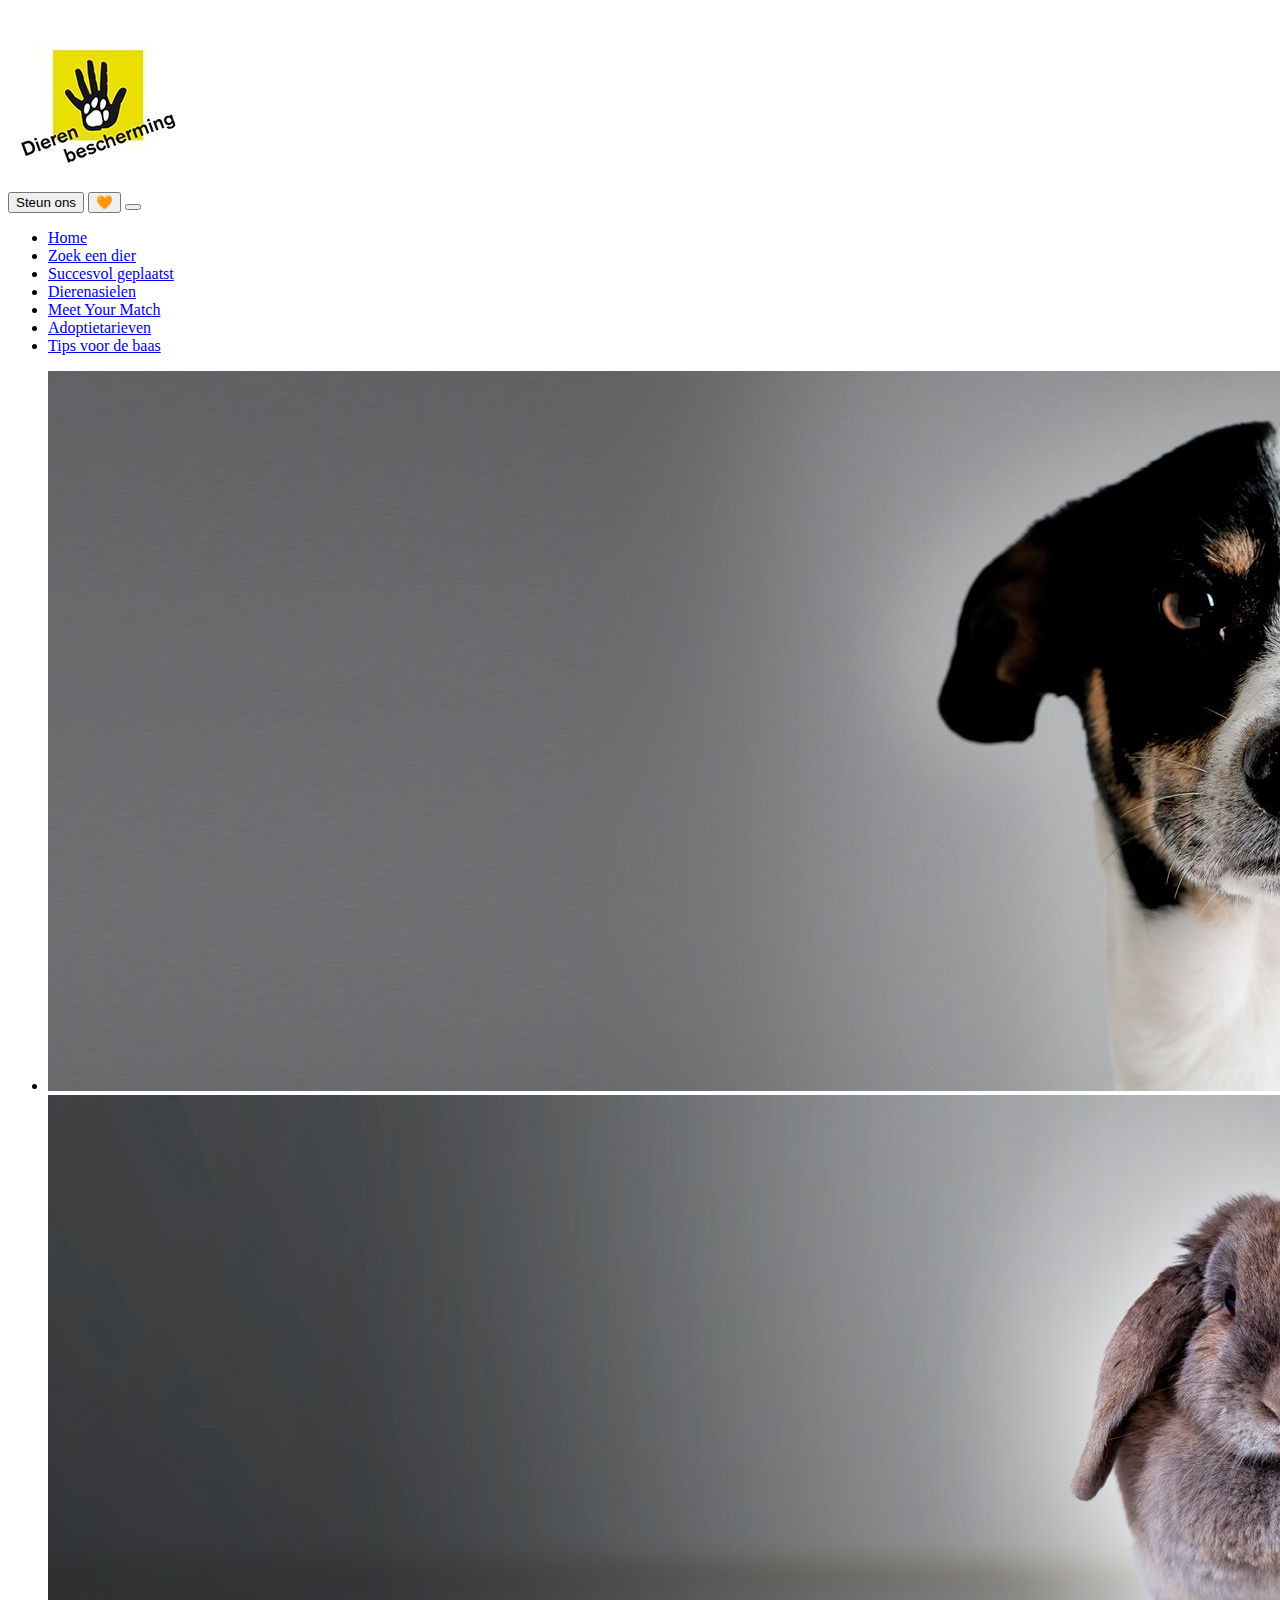
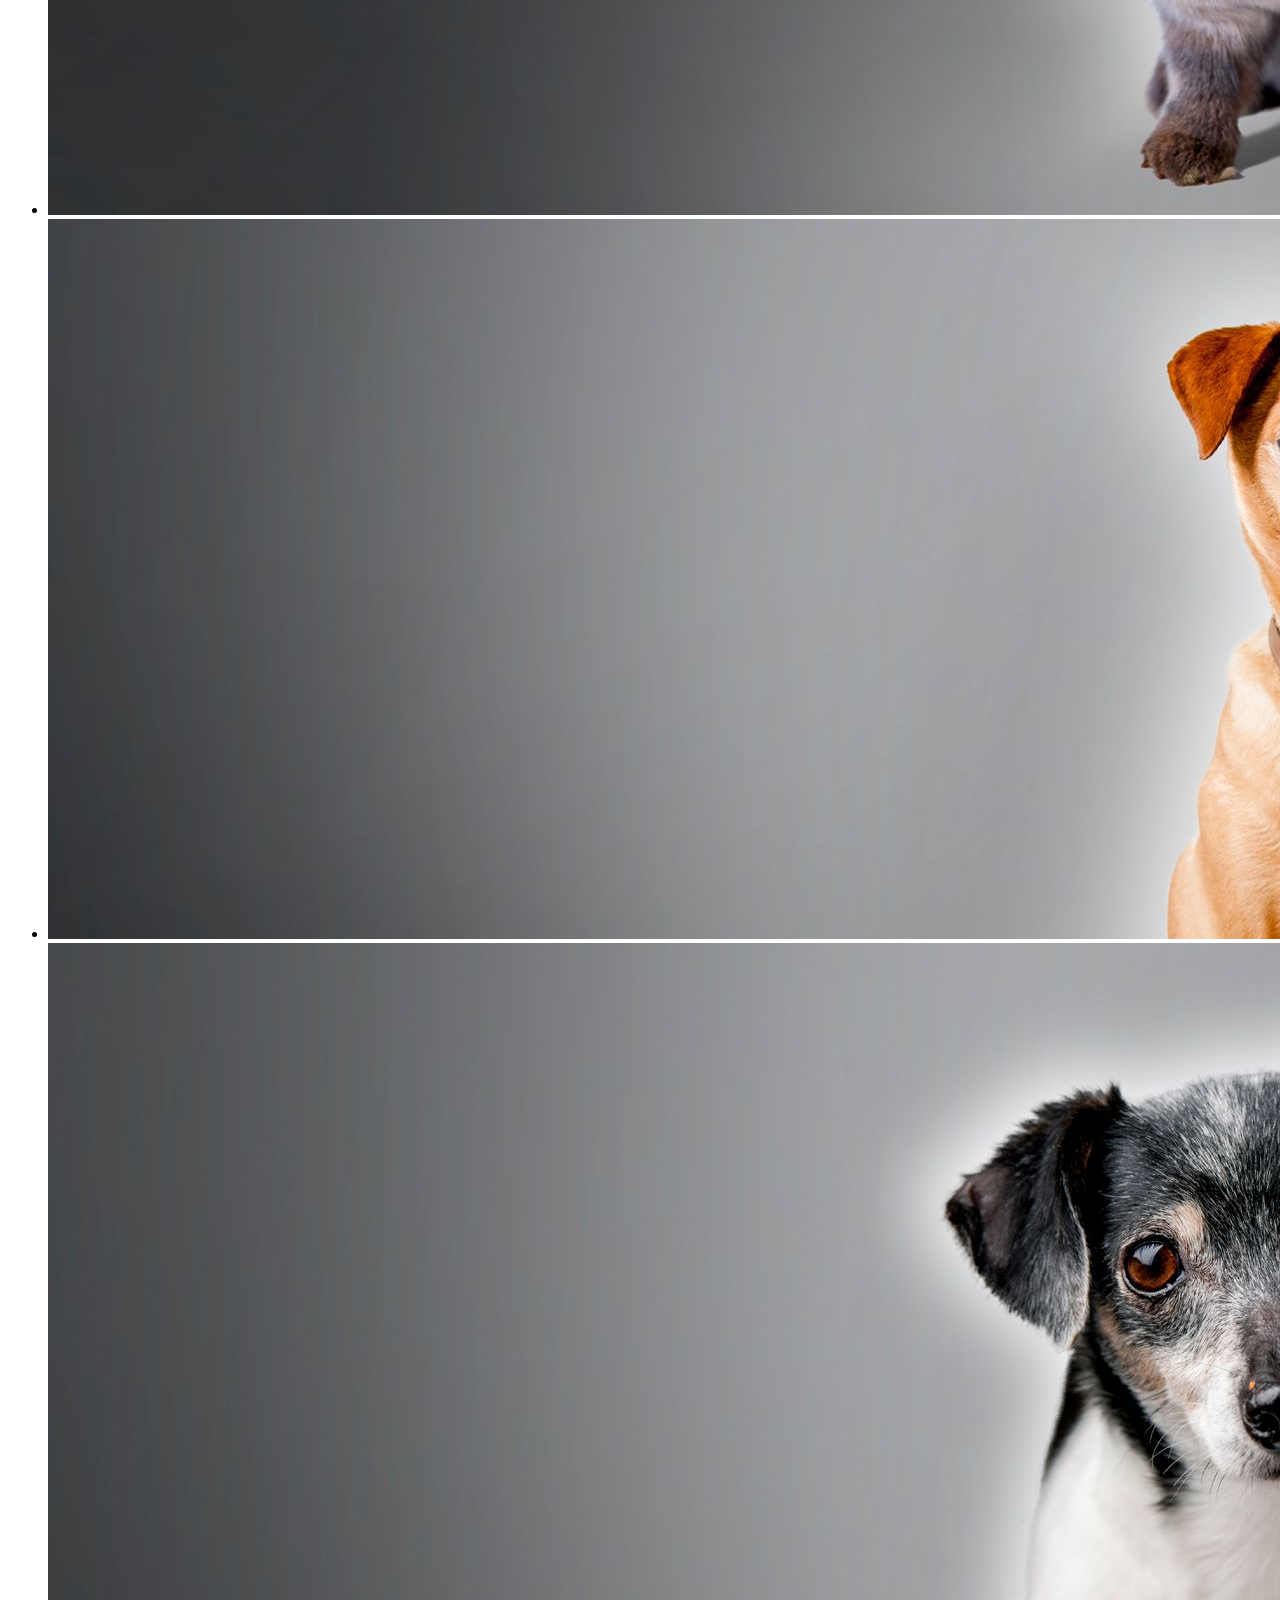
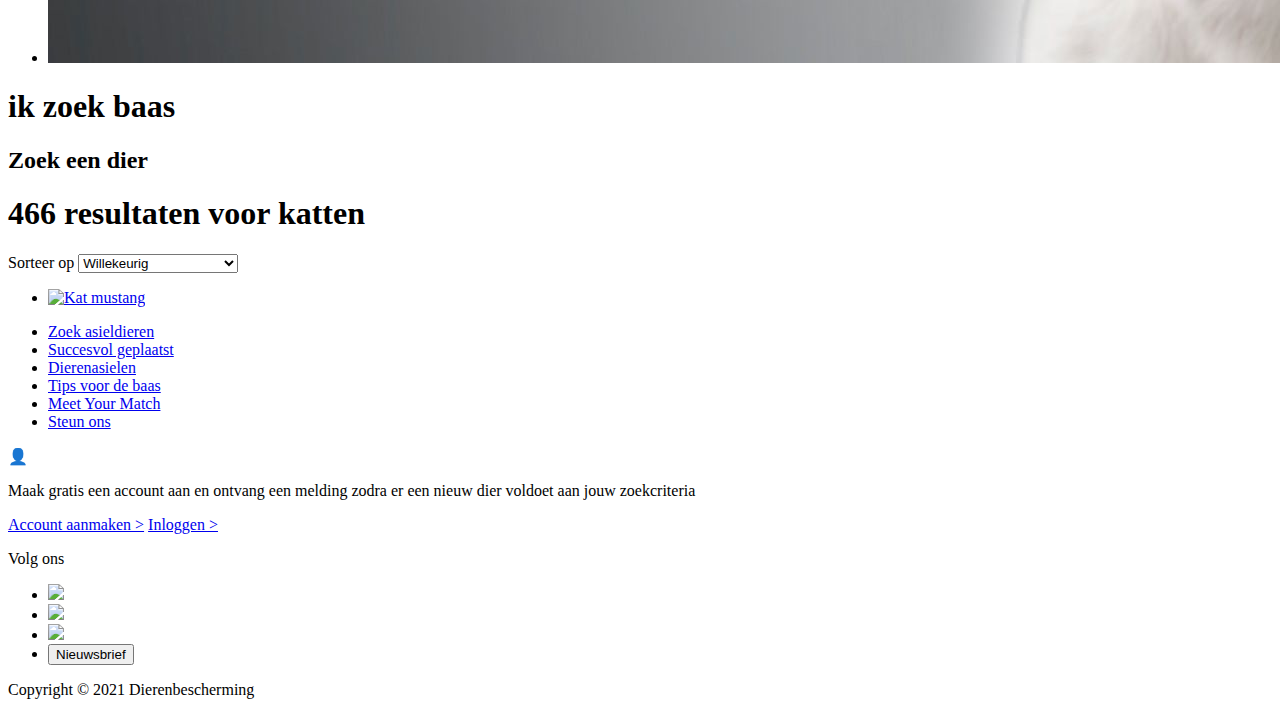
==== zoekdier.html @ 85086f09 "Add files via upload" ====
<!DOCTYPE html>
<html lang="en">
<head>
    <meta charset="UTF-8">
    <meta name="viewport" content="width=device-width, initial-scale=1.0">
    <title>Dierenasiel</title>
    <link rel="stylesheet" href="styles/style.css" /> 
</head>
<body>
    <header> 

        <a href="index.html"> <img class="logo" src="img/logo-ikzoekbaas.jpg" alt="logo asiel"> </a>
        <nav>
            <button aria-hidden="true" href="#">Steun ons</button> 
            <button aria-hidden="true" href="#">🧡</button> 
            <button aria-hidden="true">  
                <span> </span>
                <span> </span>
                <span> </span>
            </button>
            <ul> 
                <li><a href="#"> Home </a></li>
                <li><a href="#"> Zoek een dier </a></li>
                <li><a href="#"> Succesvol geplaatst </a></li>
                <li><a href="#"> Dierenasielen </a></li>
                <li><a href="#"> Meet Your Match </a></li>
                <li><a href="#"> Adoptietarieven </a></li>
                <li><a href="#"> Tips voor de baas </a></li>
            </ul>
        </nav>

    </header>
    <main class="pagina2"> 
        <section> <!-- 1e section -->
            <ul>
                <li><img src="img/header-hond.jpg" alt="hond"/></li>
                <li><img src="img/header-konijn.jpg" alt="konijn"></li>
                <li><img src="img/header-hond2.jpg" alt="hond2"></li>
                <li><img src="img/header-hond3.jpg" alt="hond"></li>
            </ul>
         </section>

         <h1> ik zoek baas</h1>
         <h2> Zoek een dier</h2>

        <section> <!-- 2e section -->
            <h1>466 resultaten voor katten</h1>

            <form> 
                <label for="sorteren-op">Sorteer op</label>
                <select name="pets" id="sorteren-op">
                    <option value="katten">Willekeurig</option>
                    <option value="honden">Nieuw, aflopend</option>
                    <option value="konijnen en knagers">Langstzittend, aflopend</option>
                </select>
            </form>
        </section>

        <section> <!-- 3e section -->
            <ul> 
                <li> 
                    <a href="#">
                        <img src="img/mustang-kat.jpeg" alt="Kat mustang">
                    </a>
                </li>

            </ul>
    </section>
            
    </main> 

    <footer> 
        <ul> <!-- footer > 1e ul-->
            <li> <a href="#"> Zoek asieldieren</a></li>
            <li> <a href="#"> Succesvol geplaatst</a></li>
            <li> <a href="#"> Dierenasielen</a></li>
            <li> <a href="#"> Tips voor de baas</a></li>
            <li> <a href="#"> Meet Your Match</a></li>
            <li> <a href="#"> Steun ons</a></li>
        </ul>

        <p> 👤 <p>
        <p> Maak gratis een account aan en ontvang een melding zodra er een nieuw dier voldoet aan jouw zoekcriteria</p>
        <a href="#">Account aanmaken ></a>
        <a href="#">Inloggen ></a>

        <p> Volg ons</p>
        <ul> <!-- footer > 2e ul-->
            <li> <a href="#"> <img src="img/facebook-icon.png"/> </a> </li>
            <li> <a href="#"> <img src="img/twitter-icon.png"/> </a> </li>
            <li> <a href="#"> <img src="img/instagram-icon.png"/> </a> </li>
            <li> <a href="#"> <button> Nieuwsbrief </button> </a> </li>
        </ul>

        <p> Copyright © 2021 Dierenbescherming </p>
            
    </footer>
    <script src="scripts/script.js"></script>
</body>
</html>
---- styles/style.css ----
/* CSS Document */
*, *::after, *::before {
  box-sizing:border-box;  
}
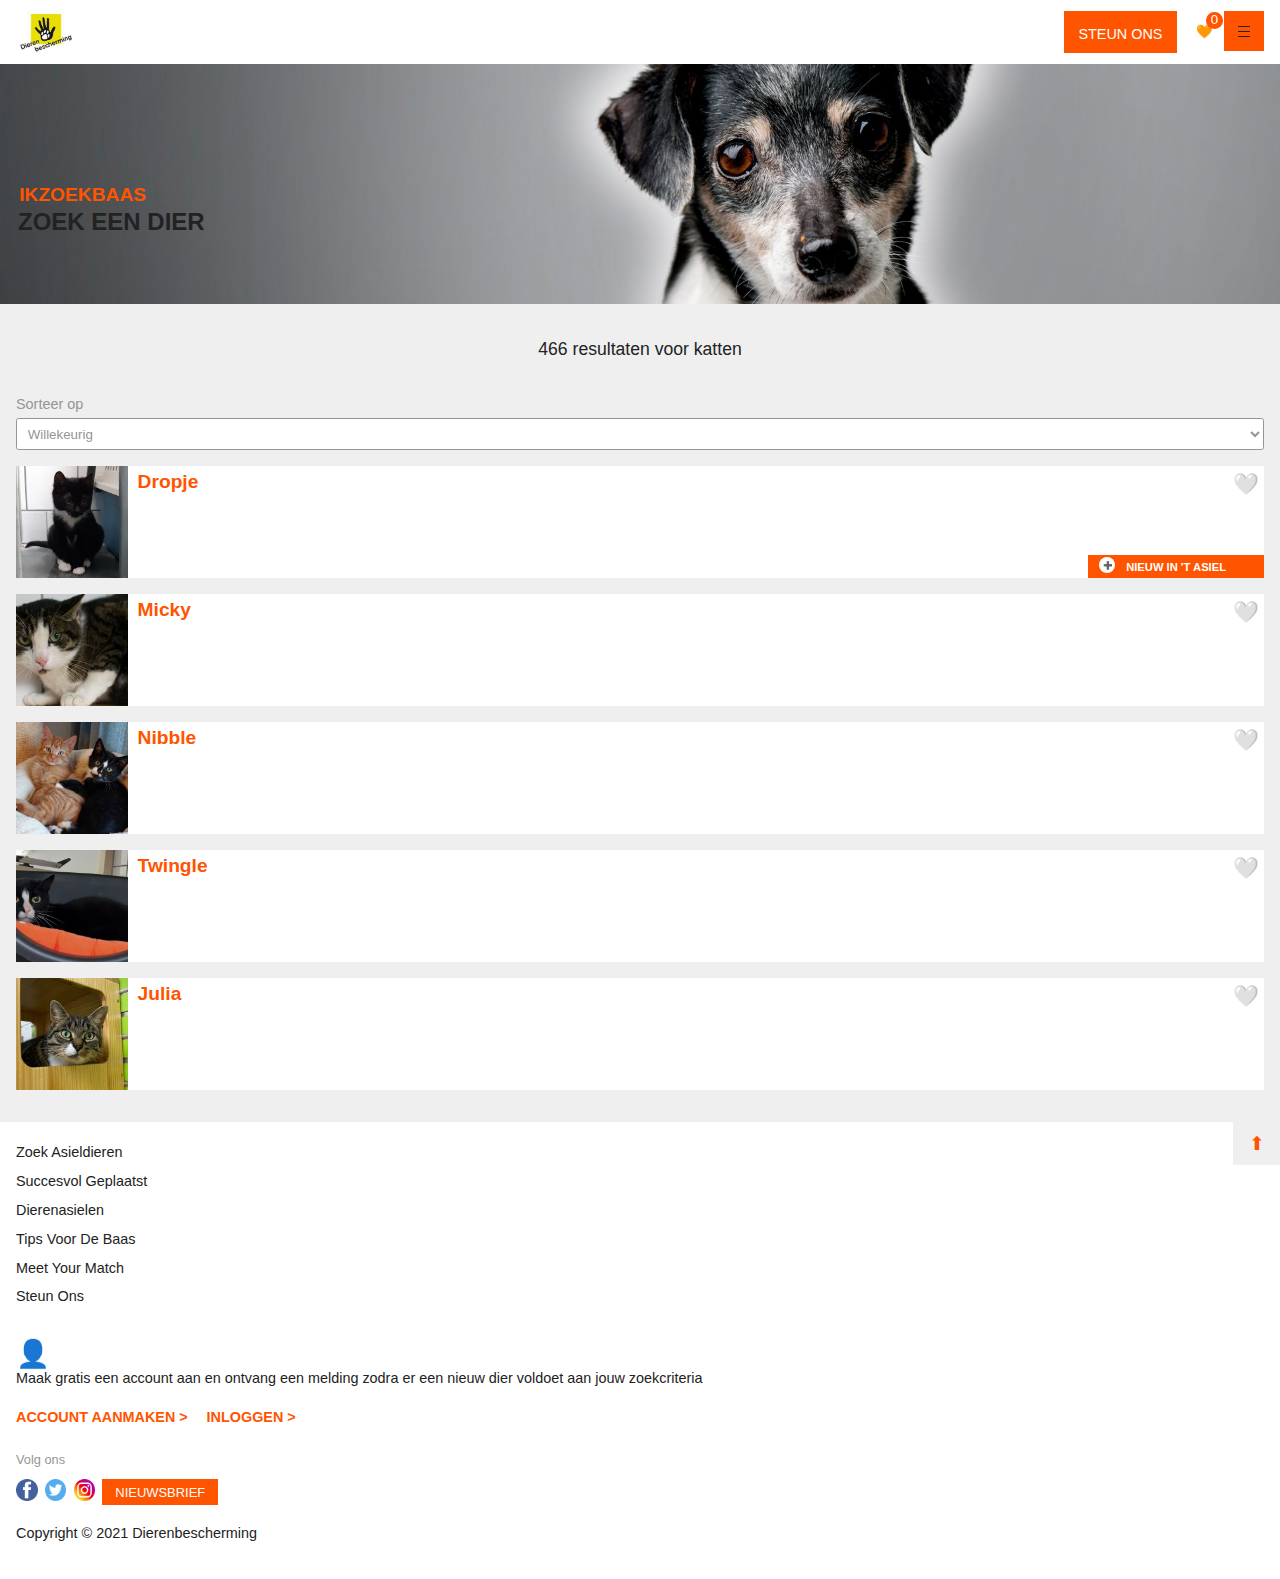
==== commit a025afa3: "Add files via upload" ====
--- a/zoekdier.html
+++ b/zoekdier.html
@@ -5,19 +5,22 @@
     <meta name="viewport" content="width=device-width, initial-scale=1.0">
     <title>Dierenasiel</title>
     <link rel="stylesheet" href="styles/style.css" /> 
+    <link rel="stylesheet" href="styles/kattenpagina.css" /> 
+
 </head>
 <body>
     <header> 
 
         <a href="index.html"> <img class="logo" src="img/logo-ikzoekbaas.jpg" alt="logo asiel"> </a>
         <nav>
-            <button aria-hidden="true" href="#">Steun ons</button> 
-            <button aria-hidden="true" href="#">🧡</button> 
+            <button aria-label="Naar steun ons pagina" href="#">Steun ons</button> 
+            <button aria-label="Wishlist bekijken" href="#">🧡 <span>0</span></button> 
             <button aria-hidden="true">  
                 <span> </span>
                 <span> </span>
                 <span> </span>
             </button>
+        
             <ul> 
                 <li><a href="#"> Home </a></li>
                 <li><a href="#"> Zoek een dier </a></li>
@@ -26,12 +29,16 @@
                 <li><a href="#"> Meet Your Match </a></li>
                 <li><a href="#"> Adoptietarieven </a></li>
                 <li><a href="#"> Tips voor de baas </a></li>
+                <li><input type="checkbox" id="dark-mode" name="dark-mode" value="dark-mode" class="visually-hidden">
+			    <label for="dark-mode">Dark mode</label></li>
             </ul>
         </nav>
 
     </header>
-    <main class="pagina2"> 
-        <section> <!-- 1e section -->
+    <main>
+        <section> <!-- 1e section: slideshow -->
+            <h1> ikzoekbaas</h1>
+            <h2> Zoek een dier</h2>
             <ul>
                 <li><img src="img/header-hond.jpg" alt="hond"/></li>
                 <li><img src="img/header-konijn.jpg" alt="konijn"></li>
@@ -40,10 +47,7 @@
             </ul>
          </section>
 
-         <h1> ik zoek baas</h1>
-         <h2> Zoek een dier</h2>
-
-        <section> <!-- 2e section -->
+        <section> <!-- 2e section: filteroptie -->
             <h1>466 resultaten voor katten</h1>
 
             <form> 
@@ -56,20 +60,56 @@
             </form>
         </section>
 
-        <section> <!-- 3e section -->
+        <section> <!-- 3e section: katten -->
             <ul> 
                 <li> 
-                    <a href="#">
-                        <img src="img/mustang-kat.jpeg" alt="Kat mustang">
-                    </a>
+                    <article> <!-- 1e article -->
+                        <a href="#"> <img src="img/mustang-kat.jpeg" alt="zwarte kat"> </a>
+                        <h2>Dropje</h2>
+                        <a href="#"> <span><span>➕</span>Nieuw in 't asiel </span> </oa>
+                        <button aria-label="Add to Favorites">🤍</button>
+                    </article>
+                </li>
+
+                <li> 
+                    <article> <!-- 2e article -->
+                        <a href="#"> <img src="img/micky-kat.jpeg" alt="gevlekte kat micky"> </a>
+                        <h2> Micky</h2>
+                        <button aria-label="Add to Favorites">🤍</button>
+                    </article>
+                </li>
+
+                <li> 
+                    <article> <!-- 3e article -->
+                        <a href="#"> <img src="img/nibble-kat.jpeg" alt="rode kat nibble"> </a>
+                        <h2> Nibble</h2>
+                        <button aria-label="Add to Favorites">🤍</button>
+                    </article>
+                </li>
+
+                <li> 
+                    <article> <!-- 4e article -->
+                        <a href="#"> <img src="img/twingo-kat.jpeg" alt="zwarte kat nibble"> </a>
+                        <h2> Twingle</h2>
+                        <button aria-label="Add to Favorites">🤍</button>
+                    </article>
+                </li>
+
+                <li> 
+                    <article> <!-- 5e article -->
+                        <a href="#"> <img src="img/julia-kat.jpeg" alt="cyperse kat nibble"> </a>
+                        <h2> Julia</h2>
+                        <button aria-label="Add to Favorites">🤍</button>
+                    </article>
                 </li>
 
             </ul>
-    </section>
+        </section>
             
     </main> 
 
     <footer> 
+        <button aria-label = "terug omhoog">⬆</button>
         <ul> <!-- footer > 1e ul-->
             <li> <a href="#"> Zoek asieldieren</a></li>
             <li> <a href="#"> Succesvol geplaatst</a></li>
@@ -78,11 +118,12 @@
             <li> <a href="#"> Meet Your Match</a></li>
             <li> <a href="#"> Steun ons</a></li>
         </ul>
-
-        <p> 👤 <p>
+        <section> 
+        <p> 👤 </p>
         <p> Maak gratis een account aan en ontvang een melding zodra er een nieuw dier voldoet aan jouw zoekcriteria</p>
         <a href="#">Account aanmaken ></a>
         <a href="#">Inloggen ></a>
+    </section>
 
         <p> Volg ons</p>
         <ul> <!-- footer > 2e ul-->
@@ -96,5 +137,7 @@
             
     </footer>
     <script src="scripts/script.js"></script>
+    <script src="scripts/script-darkmode.js"></script>
+
 </body>
 </html>--- a/styles/style.css
+++ b/styles/style.css
@@ -1,5 +1,472 @@
-/* CSS Document */
-*, *::after, *::before {
-  box-sizing:border-box;  
-}
-
+/* dit is de algemene css van de gehele website */
+ 
+ 
+ /************************** 
+        GEHELE WEBSITE 
+  **************************/
+
+  * {
+    margin: 0;
+    padding: 0;
+    box-sizing: border-box;                        /* alle standaard marges rondom de pagina verwijderen */
+}
+  
+
+:root {
+    --primaire-highlight-color:#ff5400;
+    --selected-highlight-color:#9c3b0b;
+    --secundaire-highlight-color: #222;
+    --basic-white-color: #ffffff;
+    --grey-text-color:#959595; 
+    --background-color: #efefef;
+    --search-button-color:#dfdf00;
+}
+
+body {
+    font-family: 'Open Sans', sans-serif;
+    background-color: var(--background-color);
+}
+
+/************************** 
+        DARKMODE
+**************************/
+@media (prefers-color-scheme:dark) {
+    :root {
+      --background-color:#222;
+      --secundaire-highlight-color: #ffffff;
+      --basic-white-color: rgb(204, 204, 204);
+
+
+    }
+  }
+  
+  :root.darkMode {
+    --background-color:#222;
+    --secundaire-highlight-color: #ffffff;
+    --basic-white-color: rgb(204, 204, 204);
+
+  }
+  
+
+  .visually-hidden {                /* zorgt ervoor dat je de checkbox niet ziet*/
+    clip: rect(0 0 0 0);
+    clip-path: inset(50%);
+    width: 1px;
+    height:1px;
+    overflow:hidden;
+    position: absolute;
+    white-space: nowrap;
+  } 
+
+  nav li:nth-of-type(8) {
+    color: var(--primaire-highlight-color);
+    background-color: var(--basic-white-color);
+    margin: 1em 0 0 0;
+    padding:.5em .5em .5em 1em;
+
+    font-size: 1.3em;
+    text-transform: uppercase;
+    text-align: left;
+  }
+
+  /************************** 
+            HEADER 
+  **************************/
+
+.logo {
+    width: 60px;  
+} 
+
+header {
+  position: sticky;                                /* header staat op een vaste plek, wanneer hij bovenaan komt blijft hij plakken*/ 
+  z-index:100;
+  display:flex;  
+  justify-content:space-between; 
+  align-items: center;
+  top:0;             
+
+  background-color: white;
+  width: 100%;
+  padding: 0 1em;
+}
+
+
+  /************************** 
+          NAV
+**************************/
+
+nav {
+  display: flex;
+}
+
+header nav ul li a {
+  color:var(--basic-white-color);
+    
+  font-size: 1.375em;
+  font-weight: 600;
+  text-decoration: none;
+  line-height: 2em;
+
+  margin: 3em 1em 1em 1em;                      /* ????? ik wil aan de bovenkant meer margin */ 
+}
+
+header nav ul li a:hover {                        /* als je over de listitems in het menu hovert */ 
+  color:var(--secundaire-highlight-color);
+}
+
+nav.menuOpen ul {
+  transform:translateX(0);                        /* classlist uit javascript */ 
+}
+
+nav ul {
+  position: fixed;                                /* uit voorbeeldcode oefening 3 Media Queries en Grid gehaald */ 
+  top:0;
+  right:0;
+  bottom:0;
+  left:0;
+
+  transform:translateX(100%);                     /* de ul wordt helemaal uit beeld gebracht */ 
+  transition: .3;
+
+  background-color: #ff5400;
+  list-style: none;
+}
+
+nav ul button {
+  background-color:yellow;
+  color: red;
+}
+
+nav button:nth-of-type(1) {                           /* dit spreekt alleen de 1e button van alle buttons in de nav aan */
+  position: relative;
+  cursor: pointer;
+
+  padding:1em;
+  right:.5em;
+  border: none;
+  height:2.9em;                     /* even groot als de andere 2 buttons*/
+
+
+  background-color:var(--primaire-highlight-color);
+  color:var(--basic-white-color);
+
+  font-weight:400;
+  font-size:0.9em;
+  text-transform:uppercase;
+}
+
+nav button:nth-of-type(2) {                            /* dit spreekt alleen de 2e button van alle buttons in de nav aan, etc... */
+    position: relative;
+    display: flex;
+    justify-content:center;
+    cursor: pointer;
+
+    padding:1em;
+    border:0;
+    width:3em;
+    height:3em;
+
+    background-color:var(--basic-white-color);
+    }
+
+
+nav button:nth-of-type(2) span {
+    position:absolute;
+    right:.1em;
+    top:.1em;
+    
+    min-width:1.25em; 
+    padding:0 .25em;
+    
+    border-radius:.625em;
+    
+    font-size:1em;
+    text-align:center;
+    line-height:1.25em;
+    color:white;
+    background-color:var(--primaire-highlight-color);
+}
+
+
+
+nav button:nth-of-type(3) { 
+  background-color:var(--primaire-highlight-color);
+  border: none;
+
+  width:3em;
+  height:3em;
+    
+  position: relative;
+  cursor: pointer;
+
+  display:flex;
+  justify-content: center;
+  align-items:center;
+  z-index: 100;
+}
+
+/************************** 
+   NAV: HAMBURGER MENU
+**************************/
+
+nav button:nth-of-type(3) span {                    /* code sanne */
+  display:block;
+  width:30%;
+  height:1px;
+  background-color:black;
+
+  position: absolute;
+}
+
+nav button:nth-of-type(3) span:nth-of-type(1) {
+  transform: translateY(-5px);
+  background-color: var(--secundaire-highlight-color);
+} 
+
+nav button:nth-of-type(3) span:nth-of-type(2) {
+  background-color: var(--secundaire-highlight-color);
+} 
+
+nav button:nth-of-type(3) span:nth-of-type(3) {
+  transform: translateY(5px);
+  background-color: var(--secundaire-highlight-color);
+} 
+
+nav.menuOpen button:nth-of-type(3) span:nth-of-type(1) {
+  transform: rotate(45deg);
+} 
+
+nav.menuOpen button:nth-of-type(3) span:nth-of-type(2) {
+  opacity: 0;
+} 
+
+nav.menuOpen button:nth-of-type(3) span:nth-of-type(3) {
+  transform: rotate(-45deg);
+} 
+
+
+
+  /************************** 
+        SLIDESHOW
+  **************************/
+  
+  main section:nth-of-type(1) {                            /* de eerste section in de main --> slideshow */
+    position: relative;
+
+    /* max-width: 30em; */
+    height: 15em;
+}
+
+
+@keyframes slideshow {                                  /* code van Sanne */
+	0% {
+		left:100%;
+	}
+	12.5%, 25% {
+		left:0%;
+	}
+	37.5%, 100% {
+		left:-100%;
+	}
+}
+
+main ul {
+	position:relative;
+	margin:0;
+	padding:0;
+    list-style:none;
+    }
+
+main section:nth-of-type(1) li {
+	position:absolute;
+    width:100%;
+
+	animation-name:slideshow;                           /* code van Sanne */
+	animation-duration:8s;
+	animation-iteration-count:infinite;
+}
+
+main section:nth-of-type(1) ul li img {                                /* alle img van de slideshow */
+    height: 15em;
+    object-fit: cover;
+ 
+}
+
+main li:nth-of-type(1) {                                /* de animatie tijden van alle img */
+    animation-delay:0s;
+}
+
+main li:nth-of-type(2) {
+    animation-delay:2s;
+
+}
+
+main li:nth-of-type(3) {
+    animation-delay:4s;
+}
+
+main li:nth-of-type(4) {
+    animation-delay:6s;
+
+}
+
+
+/************************** 
+        MAIN
+**************************/
+
+main section:nth-of-type(1) img {
+    position: absolute;
+    
+    width: 100%;
+    height: auto;
+}
+
+main section:nth-of-type(1) h1 {
+    color: var(--primaire-highlight-color);
+
+    position: relative;
+    z-index:1;
+
+    font-weight:700;
+    font-size:1.2em;
+    text-transform:uppercase;
+}
+
+main section:nth-of-type(1) h1 {
+    position: absolute;
+    top: 50%;
+    left: 1em;
+}
+  
+  /************************** 
+            FOOTER
+  **************************/
+
+footer {
+    background-color: var(--basic-white-color);
+
+    padding:1em;
+    position: relative;
+}
+
+/**** 1e ul *****/
+
+footer > button:first-of-type {          /* omhoog button, met de > selecteer ik ALLEEN de buttons in de footer (niet in ul's, il's, etc.) */
+    background-color:var(--background-color);
+    color: var(--primaire-highlight-color);
+    border: 0;
+
+    font-size: 1.2em;
+
+    position: absolute;  
+    right:0;
+    top:0;
+    padding: .5em .8em;
+    cursor: pointer;
+}
+
+footer ul {
+text-decoration: none;
+list-style:none;
+}
+
+footer ul:nth-of-type(1) {
+    flex-direction: row;
+}
+
+footer li {
+    text-decoration: none;
+    list-style:none;
+    text-transform: capitalize;
+}
+
+footer li a {
+    color: var(--secundaire-highlight-color);
+
+    font-size: .9em;
+    text-decoration: 0;
+    line-height: 2em;
+}
+
+footer li a:hover, footer li a:focus {
+    color: var(--primaire-highlight-color);
+}
+
+footer section p:nth-of-type(1) {           /* icon */
+    font-size:1.7em;
+    margin: 1em 0 0 0;
+}
+
+footer section p:nth-of-type(2) {           /* maak gratis... */
+    font-size:.9em;
+    color: var(--secundaire-highlight-color);
+}
+
+
+footer section a {
+    color: var(--primaire-highlight-color);
+    text-decoration: 0;
+    text-transform: uppercase;
+    font-weight:600;
+    font-size: .9em;
+
+    margin-right:1em;
+}
+
+footer section a:hover {
+    color: var(--secundaire-highlight-color);
+
+}
+
+footer p:nth-of-type(1) {                              /* volg ons */
+    color: var(--grey-text-color);
+
+    font-size: .8em;
+    margin:2em 0 1em 0;
+}
+
+/**** 2e ul *****/
+
+footer p:nth-of-type(2) {               /* copyright*/
+    margin-bottom: 1.5em;
+    color: var(--secundaire-highlight-color);
+    font-size: .9em;
+}
+
+footer ul:nth-of-type(2) {
+  display: flex;
+  flex-direction:row;
+}
+
+footer ul:nth-of-type(2) img {
+    width: 1.5em;
+    margin-right: .5em;   
+    margin-bottom: 1em;
+}
+
+footer ul:nth-of-type(2) button {
+    background-color: var(--primaire-highlight-color);
+    color: var(--basic-white-color);
+
+    padding:1em;
+    left:8em;
+    border: none;
+    height:1em;  
+    display:flex;
+    justify-content: center;
+    align-items: center; 
+
+    text-transform: uppercase;
+    font-weight: 400;
+    font-size: .9em;
+
+    cursor: pointer;
+}
+
+footer ul:nth-of-type(2) button:hover, footer ul:nth-of-type(2) button:focus {
+    background-color: var(--basic-white-color);
+    color: var(--primaire-highlight-color);
+}
+
+
--- a/styles/kattenpagina.css
+++ b/styles/kattenpagina.css
@@ -0,0 +1,148 @@
+/* dit is de css van de tweede pagina (kattenpagina) */
+
+
+/************************** 
+            MAIN
+**************************/
+  
+
+section:nth-of-type(1) h2 {
+    color: var(--secundaire-highlight-color);
+
+    text-transform:uppercase;
+    font-size: 1.5em;
+
+    position: absolute;
+    z-index: 90;
+    left:.750em;
+    top:60%;
+}
+
+section:nth-of-type(2) {
+    margin-left:1em;            /* ruimte links en rechts vanaf de rand */
+    margin-right:1em;
+}
+
+section:nth-of-type(2) h1 {
+    color: var(--secundaire-highlight-color);
+
+    font-size: 1.1em;
+    text-align: center;
+    line-height: 1.2em;
+    font-weight: 500;
+
+    margin:2em;
+}
+
+  /************************** 
+        FILTEREN + FORM
+  **************************/
+  
+form {
+    display: flex;
+    flex-direction: column
+}
+
+form label:nth-of-type(1) {
+    color: var(--grey-text-color);
+    font-size: .9em;
+}
+ 
+section:nth-of-type(2) select {
+    color: var(--grey-text-color);
+    background-color:var(--basic-white-color);
+    
+    padding: .5em;
+    margin-top:.5em;
+    border: solid .1em var(--grey-text-color);
+    border-radius: .2em;
+}
+
+/************************** 
+         KATTEN
+**************************/
+  
+section:nth-of-type(3) {
+    display:flex;
+    margin: 1em;
+}
+
+section:nth-of-type(3) ul {
+  flex-direction: column;
+  flex-grow:1;                   /* de ul pakt de ruimte van zn parent (de section) */
+}
+
+section:nth-of-type(3) li {
+  background-color: var(--basic-white-color);
+
+  position: relative;
+  margin-bottom:1em;
+}
+
+section:nth-of-type(3) article {
+    display: flex;
+}
+
+section:nth-of-type(3) img {
+    width: 7em;
+    height: 7em;
+
+    object-fit: cover;
+    display: block;
+}
+
+section:nth-of-type(3) h2 {
+    color: var(--primaire-highlight-color);  
+    
+    font-size: 1.2em;  
+    padding: .25em .5em;
+}
+
+section:nth-of-type(3) span {
+    color:var(--basic-white-color);
+    background-color: var(--primaire-highlight-color);
+      
+    position: absolute;
+    right:0;
+    bottom:0;
+    padding:.5em;
+
+    font-size: .7em;  
+    text-transform: uppercase;
+    font-weight: 600;
+    width: 15.7em;
+    text-align: center;
+}
+
+section:nth-of-type(3) span > span {
+    color: var(--primaire-highlight-color);
+    background-color: var(--basic-white-color);
+
+    border-radius: 20px;
+    text-align: center;
+    margin-bottom:0.7em;
+    margin-right:19em;
+
+    width: 2em;
+    height: 2em;
+}
+
+
+ section:nth-of-type(3) article button {
+    background:0;
+    font-size: 1.3em;
+
+    border: 0;
+    position: absolute;
+    right:.25em;
+    top:.25em;
+}
+
+section:nth-of-type(3) article button:hover {               /* extra zelfverzonen toevoeging */
+    font-size:1.6em;
+}
+
+
+ 
+
+ 
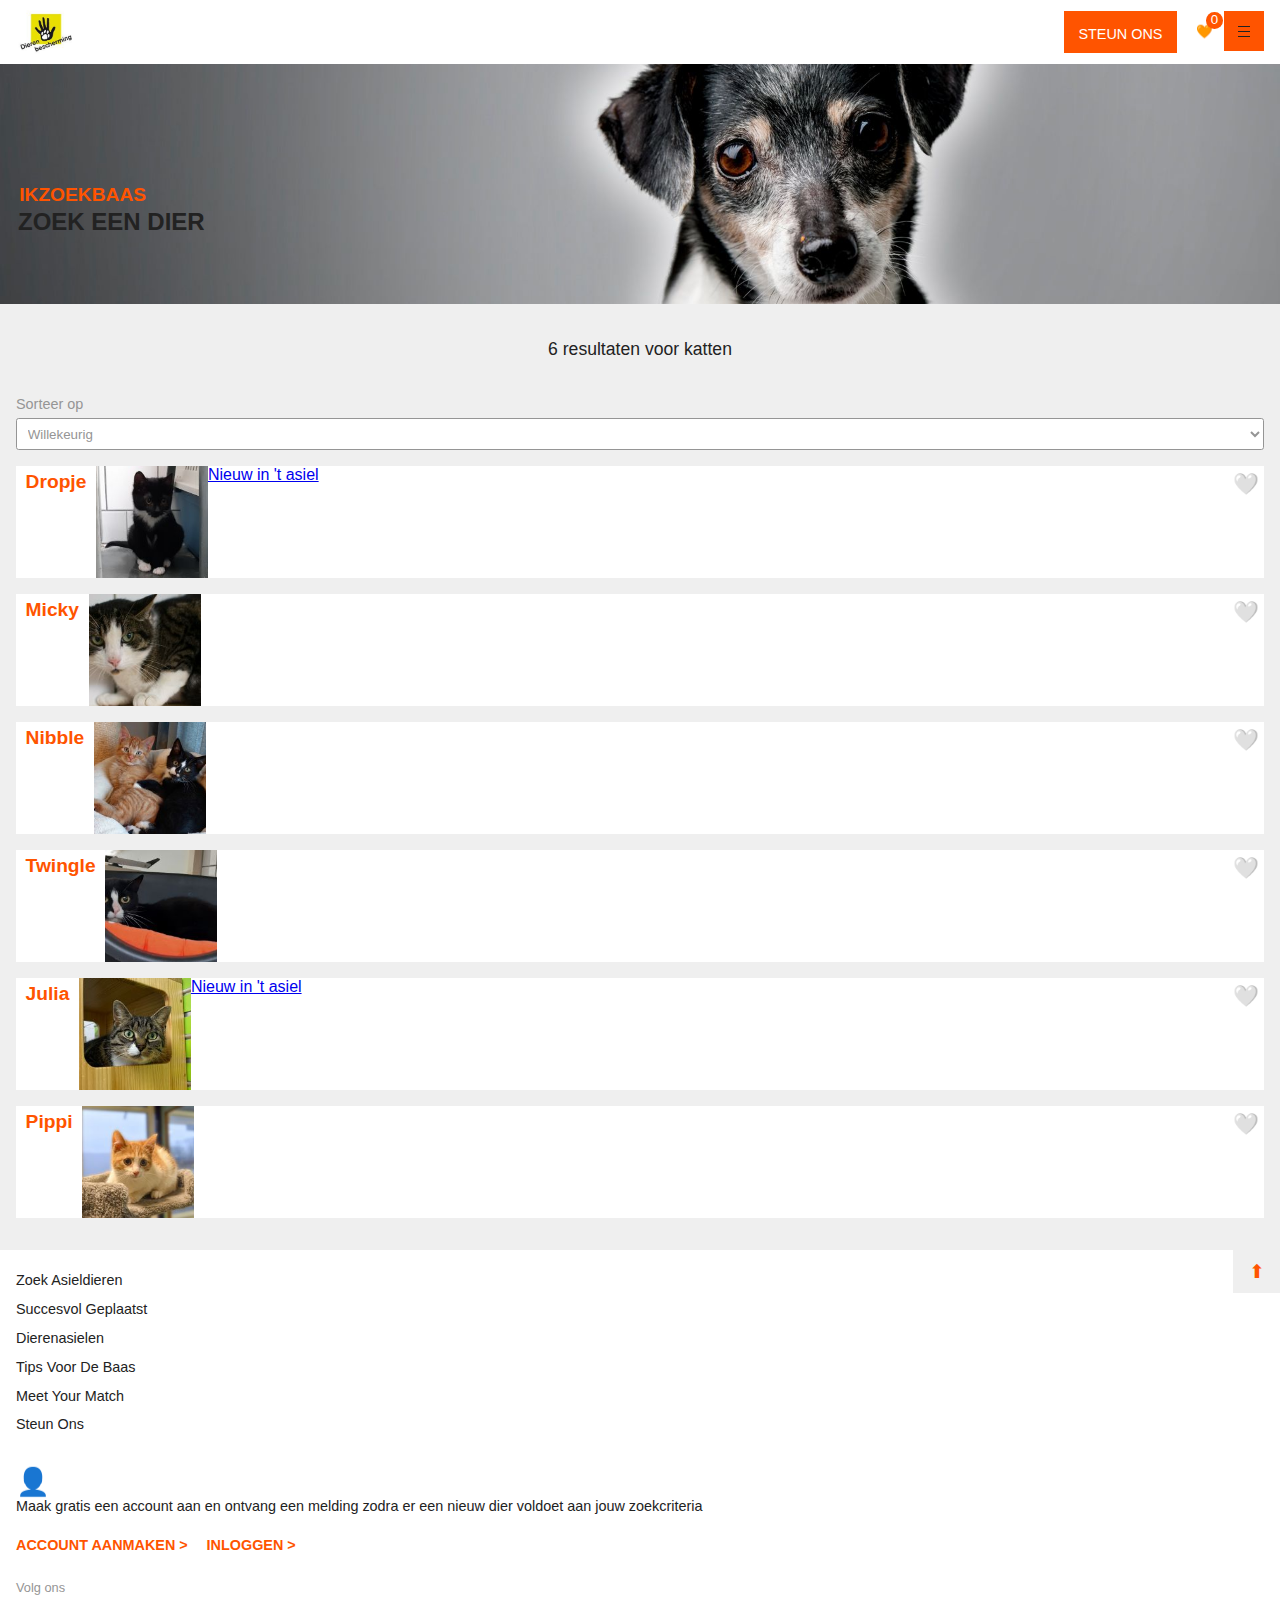
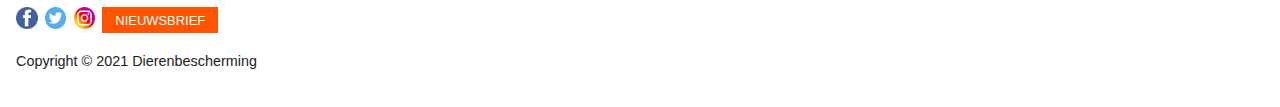
==== commit ec0b4355: "Add files via upload" ====
--- a/zoekdier.html
+++ b/zoekdier.html
@@ -48,7 +48,7 @@
          </section>
 
         <section> <!-- 2e section: filteroptie -->
-            <h1>466 resultaten voor katten</h1>
+            <h1>6 resultaten voor katten</h1>
 
             <form> 
                 <label for="sorteren-op">Sorteer op</label>
@@ -64,41 +64,50 @@
             <ul> 
                 <li> 
                     <article> <!-- 1e article -->
+                        <h2>Dropje</h2>
                         <a href="#"> <img src="img/mustang-kat.jpeg" alt="zwarte kat"> </a>
-                        <h2>Dropje</h2>
-                        <a href="#"> <span><span>➕</span>Nieuw in 't asiel </span> </oa>
+                        <a href="#">Nieuw in 't asiel</a>
                         <button aria-label="Add to Favorites">🤍</button>
                     </article>
                 </li>
 
                 <li> 
                     <article> <!-- 2e article -->
+                        <h2> Micky</h2>
                         <a href="#"> <img src="img/micky-kat.jpeg" alt="gevlekte kat micky"> </a>
-                        <h2> Micky</h2>
                         <button aria-label="Add to Favorites">🤍</button>
                     </article>
                 </li>
 
                 <li> 
                     <article> <!-- 3e article -->
+                        <h2> Nibble</h2>
                         <a href="#"> <img src="img/nibble-kat.jpeg" alt="rode kat nibble"> </a>
-                        <h2> Nibble</h2>
                         <button aria-label="Add to Favorites">🤍</button>
                     </article>
                 </li>
 
                 <li> 
                     <article> <!-- 4e article -->
+                        <h2> Twingle</h2>
                         <a href="#"> <img src="img/twingo-kat.jpeg" alt="zwarte kat nibble"> </a>
-                        <h2> Twingle</h2>
                         <button aria-label="Add to Favorites">🤍</button>
                     </article>
                 </li>
 
                 <li> 
                     <article> <!-- 5e article -->
+                        <h2> Julia</h2>
                         <a href="#"> <img src="img/julia-kat.jpeg" alt="cyperse kat nibble"> </a>
-                        <h2> Julia</h2>
+                        <a href="#">Nieuw in 't asiel</a>
+                        <button aria-label="Add to Favorites">🤍</button>
+                    </article>
+                </li>
+
+                <li> 
+                    <article> <!-- 5e article -->
+                        <h2> Pippi</h2>
+                        <a href="#"> <img src="img/pippi-kat.jpeg" alt="rode kat pippi"> </a>
                         <button aria-label="Add to Favorites">🤍</button>
                     </article>
                 </li>
--- a/styles/style.css
+++ b/styles/style.css
@@ -1,323 +1,322 @@
 /* dit is de algemene css van de gehele website */
- 
- 
- /************************** 
+
+
+/************************** 
         GEHELE WEBSITE 
   **************************/
 
-  * {
+* {
+  margin: 0;
+  padding: 0;
+  box-sizing: border-box;
+  /* alle standaard marges rondom de pagina verwijderen */
+}
+
+
+:root {
+  --primaire-highlight-color: #ff5400;
+  --selected-highlight-color: #9c3b0b;
+  --secundaire-highlight-color: #222;
+  --basic-white-color: #ffffff;
+  --grey-text-color: #959595;
+  --background-color: #efefef;
+  --search-button-color: #dfdf00;
+}
+
+body {
+  font-family: 'Open Sans', sans-serif;
+  background-color: var(--background-color);
+}
+
+/************************** 
+        DARKMODE
+**************************/
+@media (prefers-color-scheme:dark) {                
+  :root {
+    --background-color: #222;
+    --secundaire-highlight-color: #ffffff;
+    --basic-white-color: rgb(204, 204, 204);
+
+
+  }
+}
+
+:root.darkMode {
+  --background-color: #222;
+  --secundaire-highlight-color: #ffffff;
+  --basic-white-color: rgb(204, 204, 204);
+
+}
+
+
+.visually-hidden {                  /* zorgt ervoor dat je de checkbox niet ziet. met behulp van klasgenoot gemaakt, ik vind dit erg lastig*/
+  clip: rect(0 0 0 0);
+  clip-path: inset(50%);
+  width: 1px;
+  height: 1px;
+  overflow: hidden;
+  position: absolute;
+  white-space: nowrap;
+}
+
+nav li:nth-of-type(8) {                         /*opmaak van de darkmode button*/
+  color: var(--primaire-highlight-color);
+  background-color: var(--basic-white-color);
+  margin: 1em 0 0 0;
+  padding: .5em .5em .5em 1em;
+
+  font-size: 1.3em;
+  text-transform: uppercase;
+  text-align: left;
+}
+
+/************************** 
+            HEADER 
+  **************************/
+
+.logo {
+    width: 60px;
+}
+
+header {
+    background-color:var(--basic-white-color);
+
+    position: sticky;                     /* header staat op een vaste plek, wanneer hij bovenaan komt blijft hij plakken*/
+    z-index: 100;
+    display: flex;
+    justify-content: space-between;
+    align-items: center;
+    top: 0;
+    width: 100%;
+    padding: 0 1em;
+}
+
+
+/************************** 
+          NAV
+**************************/
+
+nav {
+    display: flex;
+}
+
+header nav ul li a {
+    color: var(--basic-white-color);
+
+    font-size: 1.375em;
+    font-weight: 600;
+    text-decoration: none;
+    line-height: 2em;
+
+    margin: 3em 1em 1em 1em;
+}
+
+header nav ul li a:hover {                  /* als je over de listitems in het menu hovert */
+    color: var(--secundaire-highlight-color);
+}
+
+nav.menuOpen ul {
+    transform: translateX(0);               /* classlist uit javascript */
+}
+
+nav ul {
+    position: fixed;              /* uit voorbeeldcode oefening 3 Media Queries en Grid gehaald */
+    top: 0;
+    right: 0;
+    bottom: 0;
+    left: 0;
+
+    transform: translateX(100%);          /* de ul wordt helemaal uit beeld gebracht */
+    transition: .3;
+
+    background-color:var(--primaire-highlight-color);
+    list-style: none;
+}
+
+nav button:nth-of-type(1) {                 /* dit spreekt alleen de 1e button van alle buttons in de nav aan */
+    background-color: var(--primaire-highlight-color);
+    color: var(--basic-white-color);  
+
+    position: relative;
+    cursor: pointer;
+
+    padding: 1em;
+    right: .5em;
+    border: none;
+    height: 2.9em;          /* even groot als de andere 2 buttons*/
+
+    font-weight: 400;
+    font-size: 0.9em;
+    text-transform: uppercase;
+
+    outline:0;
+}
+
+nav button:nth-of-type(2) {                 /* dit spreekt alleen de 2e button van alle buttons in de nav aan, etc... */
+    background-color: var(--basic-white-color);
+
+    position: relative;
+    display: flex;
+    justify-content: center;
+    cursor: pointer;
+
+    padding: 1em;
+    border: 0;
+    width: 3em;
+    height: 3em;
+}
+
+
+nav button:nth-of-type(2) span {
+    color: var(--basic-white-color);
+    background-color: var(--primaire-highlight-color);
+
+    position: absolute;
+    right: .1em;
+    top: .1em;
+    min-width: 1.25em;
+    padding: 0 .25em;
+
+    border-radius: .625em;
+    font-size: 1em;
+    text-align: center;
+    line-height: 1.25em;
+}
+
+
+nav button:nth-of-type(3) {
+    background-color: var(--primaire-highlight-color);
+    
+    border: 0;
+    width: 3em;
+    height: 3em;
+    position: relative;
+    cursor: pointer;
+
+    display: flex;
+    justify-content: center;
+    align-items: center;
+    z-index: 100;
+
+    outline:none;
+}
+
+nav button:nth-of-type(1):focus, nav button:nth-of-type(3):focus {
+    box-shadow: 0 0 0 .2em var(--secundaire-highlight-color);
+    z-index:50;
+}
+
+/************************** 
+   NAV: HAMBURGER MENU
+**************************/
+
+nav button:nth-of-type(3) span {                    /* code sanne */
+    background-color: var(--secundaire-highlight-color);
+
+    display: block;
+    position: absolute;
+    width: 30%;
+    height: 1px;
+}
+
+nav button:nth-of-type(3) span:nth-of-type(1) {
+    transform: translateY(-5px);
+    background-color: var(--secundaire-highlight-color);
+}
+
+nav button:nth-of-type(3) span:nth-of-type(2) {
+    background-color: var(--secundaire-highlight-color);
+}
+
+nav button:nth-of-type(3) span:nth-of-type(3) {
+    transform: translateY(5px);
+    background-color: var(--secundaire-highlight-color);
+}
+
+nav.menuOpen button:nth-of-type(3) span:nth-of-type(1) {
+    transform: rotate(45deg);
+}
+
+nav.menuOpen button:nth-of-type(3) span:nth-of-type(2) {
+    opacity: 0;
+}
+
+nav.menuOpen button:nth-of-type(3) span:nth-of-type(3) {
+    transform: rotate(-45deg);
+}
+
+
+/************************** 
+        SLIDESHOW
+  **************************/
+
+main section:nth-of-type(1) {           /* de eerste section in de main --> slideshow */
+    position: relative;
+    height: 15em;
+}
+
+
+@keyframes slideshow {              /* code van Sanne */
+    0% {
+        left: 100%;
+    }
+
+    12.5%,
+    25% {
+        left: 0%;
+    }
+
+    37.5%,
+    100% {
+        left: -100%;
+  }
+}
+
+main ul {
+    position: relative;
     margin: 0;
     padding: 0;
-    box-sizing: border-box;                        /* alle standaard marges rondom de pagina verwijderen */
-}
-  
-
-:root {
-    --primaire-highlight-color:#ff5400;
-    --selected-highlight-color:#9c3b0b;
-    --secundaire-highlight-color: #222;
-    --basic-white-color: #ffffff;
-    --grey-text-color:#959595; 
-    --background-color: #efefef;
-    --search-button-color:#dfdf00;
-}
-
-body {
-    font-family: 'Open Sans', sans-serif;
-    background-color: var(--background-color);
-}
-
-/************************** 
-        DARKMODE
-**************************/
-@media (prefers-color-scheme:dark) {
-    :root {
-      --background-color:#222;
-      --secundaire-highlight-color: #ffffff;
-      --basic-white-color: rgb(204, 204, 204);
-
-
-    }
-  }
-  
-  :root.darkMode {
-    --background-color:#222;
-    --secundaire-highlight-color: #ffffff;
-    --basic-white-color: rgb(204, 204, 204);
-
-  }
-  
-
-  .visually-hidden {                /* zorgt ervoor dat je de checkbox niet ziet*/
-    clip: rect(0 0 0 0);
-    clip-path: inset(50%);
-    width: 1px;
-    height:1px;
-    overflow:hidden;
-    position: absolute;
-    white-space: nowrap;
-  } 
-
-  nav li:nth-of-type(8) {
-    color: var(--primaire-highlight-color);
-    background-color: var(--basic-white-color);
-    margin: 1em 0 0 0;
-    padding:.5em .5em .5em 1em;
-
-    font-size: 1.3em;
-    text-transform: uppercase;
-    text-align: left;
-  }
-
-  /************************** 
-            HEADER 
-  **************************/
-
-.logo {
-    width: 60px;  
-} 
-
-header {
-  position: sticky;                                /* header staat op een vaste plek, wanneer hij bovenaan komt blijft hij plakken*/ 
-  z-index:100;
-  display:flex;  
-  justify-content:space-between; 
-  align-items: center;
-  top:0;             
-
-  background-color: white;
-  width: 100%;
-  padding: 0 1em;
-}
-
-
-  /************************** 
-          NAV
-**************************/
-
-nav {
-  display: flex;
-}
-
-header nav ul li a {
-  color:var(--basic-white-color);
-    
-  font-size: 1.375em;
-  font-weight: 600;
-  text-decoration: none;
-  line-height: 2em;
-
-  margin: 3em 1em 1em 1em;                      /* ????? ik wil aan de bovenkant meer margin */ 
-}
-
-header nav ul li a:hover {                        /* als je over de listitems in het menu hovert */ 
-  color:var(--secundaire-highlight-color);
-}
-
-nav.menuOpen ul {
-  transform:translateX(0);                        /* classlist uit javascript */ 
-}
-
-nav ul {
-  position: fixed;                                /* uit voorbeeldcode oefening 3 Media Queries en Grid gehaald */ 
-  top:0;
-  right:0;
-  bottom:0;
-  left:0;
-
-  transform:translateX(100%);                     /* de ul wordt helemaal uit beeld gebracht */ 
-  transition: .3;
-
-  background-color: #ff5400;
-  list-style: none;
-}
-
-nav ul button {
-  background-color:yellow;
-  color: red;
-}
-
-nav button:nth-of-type(1) {                           /* dit spreekt alleen de 1e button van alle buttons in de nav aan */
-  position: relative;
-  cursor: pointer;
-
-  padding:1em;
-  right:.5em;
-  border: none;
-  height:2.9em;                     /* even groot als de andere 2 buttons*/
-
-
-  background-color:var(--primaire-highlight-color);
-  color:var(--basic-white-color);
-
-  font-weight:400;
-  font-size:0.9em;
-  text-transform:uppercase;
-}
-
-nav button:nth-of-type(2) {                            /* dit spreekt alleen de 2e button van alle buttons in de nav aan, etc... */
-    position: relative;
-    display: flex;
-    justify-content:center;
-    cursor: pointer;
-
-    padding:1em;
-    border:0;
-    width:3em;
-    height:3em;
-
-    background-color:var(--basic-white-color);
-    }
-
-
-nav button:nth-of-type(2) span {
-    position:absolute;
-    right:.1em;
-    top:.1em;
-    
-    min-width:1.25em; 
-    padding:0 .25em;
-    
-    border-radius:.625em;
-    
-    font-size:1em;
-    text-align:center;
-    line-height:1.25em;
-    color:white;
-    background-color:var(--primaire-highlight-color);
-}
-
-
-
-nav button:nth-of-type(3) { 
-  background-color:var(--primaire-highlight-color);
-  border: none;
-
-  width:3em;
-  height:3em;
-    
-  position: relative;
-  cursor: pointer;
-
-  display:flex;
-  justify-content: center;
-  align-items:center;
-  z-index: 100;
-}
-
-/************************** 
-   NAV: HAMBURGER MENU
-**************************/
-
-nav button:nth-of-type(3) span {                    /* code sanne */
-  display:block;
-  width:30%;
-  height:1px;
-  background-color:black;
-
-  position: absolute;
-}
-
-nav button:nth-of-type(3) span:nth-of-type(1) {
-  transform: translateY(-5px);
-  background-color: var(--secundaire-highlight-color);
-} 
-
-nav button:nth-of-type(3) span:nth-of-type(2) {
-  background-color: var(--secundaire-highlight-color);
-} 
-
-nav button:nth-of-type(3) span:nth-of-type(3) {
-  transform: translateY(5px);
-  background-color: var(--secundaire-highlight-color);
-} 
-
-nav.menuOpen button:nth-of-type(3) span:nth-of-type(1) {
-  transform: rotate(45deg);
-} 
-
-nav.menuOpen button:nth-of-type(3) span:nth-of-type(2) {
-  opacity: 0;
-} 
-
-nav.menuOpen button:nth-of-type(3) span:nth-of-type(3) {
-  transform: rotate(-45deg);
-} 
-
-
-
-  /************************** 
-        SLIDESHOW
-  **************************/
-  
-  main section:nth-of-type(1) {                            /* de eerste section in de main --> slideshow */
-    position: relative;
-
-    /* max-width: 30em; */
-    height: 15em;
-}
-
-
-@keyframes slideshow {                                  /* code van Sanne */
-	0% {
-		left:100%;
-	}
-	12.5%, 25% {
-		left:0%;
-	}
-	37.5%, 100% {
-		left:-100%;
-	}
-}
-
-main ul {
-	position:relative;
-	margin:0;
-	padding:0;
-    list-style:none;
-    }
+    list-style: none;
+}
 
 main section:nth-of-type(1) li {
-	position:absolute;
-    width:100%;
-
-	animation-name:slideshow;                           /* code van Sanne */
-	animation-duration:8s;
-	animation-iteration-count:infinite;
-}
-
-main section:nth-of-type(1) ul li img {                                /* alle img van de slideshow */
+    position: absolute;
+    width: 100%;
+
+    animation-name: slideshow;            /* code van Sanne */
+    animation-duration: 8s;
+    animation-iteration-count: infinite;
+}
+
+main section:nth-of-type(1) ul li img {         /* alle img van de slideshow */
     height: 15em;
     object-fit: cover;
- 
-}
-
-main li:nth-of-type(1) {                                /* de animatie tijden van alle img */
-    animation-delay:0s;
+}
+
+main li:nth-of-type(1) {            /* de animatie tijden van alle img */
+    animation-delay: 0s;
 }
 
 main li:nth-of-type(2) {
-    animation-delay:2s;
-
+    animation-delay: 2s;
 }
 
 main li:nth-of-type(3) {
-    animation-delay:4s;
+    animation-delay: 4s;
 }
 
 main li:nth-of-type(4) {
-    animation-delay:6s;
-
-}
-
-
-/************************** 
-        MAIN
+    animation-delay: 6s;
+}
+
+
+/************************** 
+            MAIN
 **************************/
 
 main section:nth-of-type(1) img {
     position: absolute;
-    
+
     width: 100%;
     height: auto;
 }
@@ -326,11 +325,11 @@
     color: var(--primaire-highlight-color);
 
     position: relative;
-    z-index:1;
-
-    font-weight:700;
-    font-size:1.2em;
-    text-transform:uppercase;
+    z-index: 1;
+
+    font-weight: 700;
+    font-size: 1.2em;
+    text-transform: uppercase;
 }
 
 main section:nth-of-type(1) h1 {
@@ -338,37 +337,37 @@
     top: 50%;
     left: 1em;
 }
-  
-  /************************** 
+
+/************************** 
             FOOTER
   **************************/
 
 footer {
     background-color: var(--basic-white-color);
 
-    padding:1em;
+    padding: 1em;
     position: relative;
 }
 
 /**** 1e ul *****/
 
-footer > button:first-of-type {          /* omhoog button, met de > selecteer ik ALLEEN de buttons in de footer (niet in ul's, il's, etc.) */
-    background-color:var(--background-color);
+footer>button:first-of-type {           /* omhoog button, met de > selecteer ik ALLEEN de buttons in de footer (niet in ul's, il's, etc.) */
+    background-color: var(--background-color);
     color: var(--primaire-highlight-color);
     border: 0;
 
     font-size: 1.2em;
 
-    position: absolute;  
-    right:0;
-    top:0;
+    position: absolute;
+    right: 0;
+    top: 0;
     padding: .5em .8em;
     cursor: pointer;
 }
 
 footer ul {
-text-decoration: none;
-list-style:none;
+    text-decoration: 0;
+    list-style: none;
 }
 
 footer ul:nth-of-type(1) {
@@ -376,8 +375,8 @@
 }
 
 footer li {
-    text-decoration: none;
-    list-style:none;
+    text-decoration: 0;
+    list-style: 0;
     text-transform: capitalize;
 }
 
@@ -389,29 +388,31 @@
     line-height: 2em;
 }
 
-footer li a:hover, footer li a:focus {
+footer li a:hover,
+footer li a:focus {
     color: var(--primaire-highlight-color);
 }
 
-footer section p:nth-of-type(1) {           /* icon */
-    font-size:1.7em;
+footer section p:nth-of-type(1) {       /* icon */
+    font-size: 1.7em;
     margin: 1em 0 0 0;
 }
 
 footer section p:nth-of-type(2) {           /* maak gratis... */
-    font-size:.9em;
     color: var(--secundaire-highlight-color);
+    font-size: .9em;
 }
 
 
 footer section a {
     color: var(--primaire-highlight-color);
+
     text-decoration: 0;
     text-transform: uppercase;
-    font-weight:600;
+    font-weight: 600;
     font-size: .9em;
 
-    margin-right:1em;
+    margin-right: 1em;
 }
 
 footer section a:hover {
@@ -419,11 +420,11 @@
 
 }
 
-footer p:nth-of-type(1) {                              /* volg ons */
+footer p:nth-of-type(1) {               /* volg ons */
     color: var(--grey-text-color);
 
     font-size: .8em;
-    margin:2em 0 1em 0;
+    margin: 2em 0 1em 0;
 }
 
 /**** 2e ul *****/
@@ -436,37 +437,36 @@
 
 footer ul:nth-of-type(2) {
   display: flex;
-  flex-direction:row;
+  flex-direction: row;
 }
 
 footer ul:nth-of-type(2) img {
-    width: 1.5em;
-    margin-right: .5em;   
-    margin-bottom: 1em;
+  width: 1.5em;
+  margin-right: .5em;
+  margin-bottom: 1em;
 }
 
 footer ul:nth-of-type(2) button {
-    background-color: var(--primaire-highlight-color);
-    color: var(--basic-white-color);
-
-    padding:1em;
-    left:8em;
-    border: none;
-    height:1em;  
-    display:flex;
-    justify-content: center;
-    align-items: center; 
-
-    text-transform: uppercase;
-    font-weight: 400;
-    font-size: .9em;
-
-    cursor: pointer;
-}
-
-footer ul:nth-of-type(2) button:hover, footer ul:nth-of-type(2) button:focus {
-    background-color: var(--basic-white-color);
-    color: var(--primaire-highlight-color);
-}
-
-
+  background-color: var(--primaire-highlight-color);
+  color: var(--basic-white-color);
+
+  padding: 1em;
+  left: 8em;
+  border: none;
+  height: 1em;
+  display: flex;
+  justify-content: center;
+  align-items: center;
+
+  text-transform: uppercase;
+  font-weight: 400;
+  font-size: .9em;
+
+  cursor: pointer;
+}
+
+footer ul:nth-of-type(2) button:hover,
+footer ul:nth-of-type(2) button:focus {
+  background-color: var(--basic-white-color);
+  color: var(--primaire-highlight-color);
+}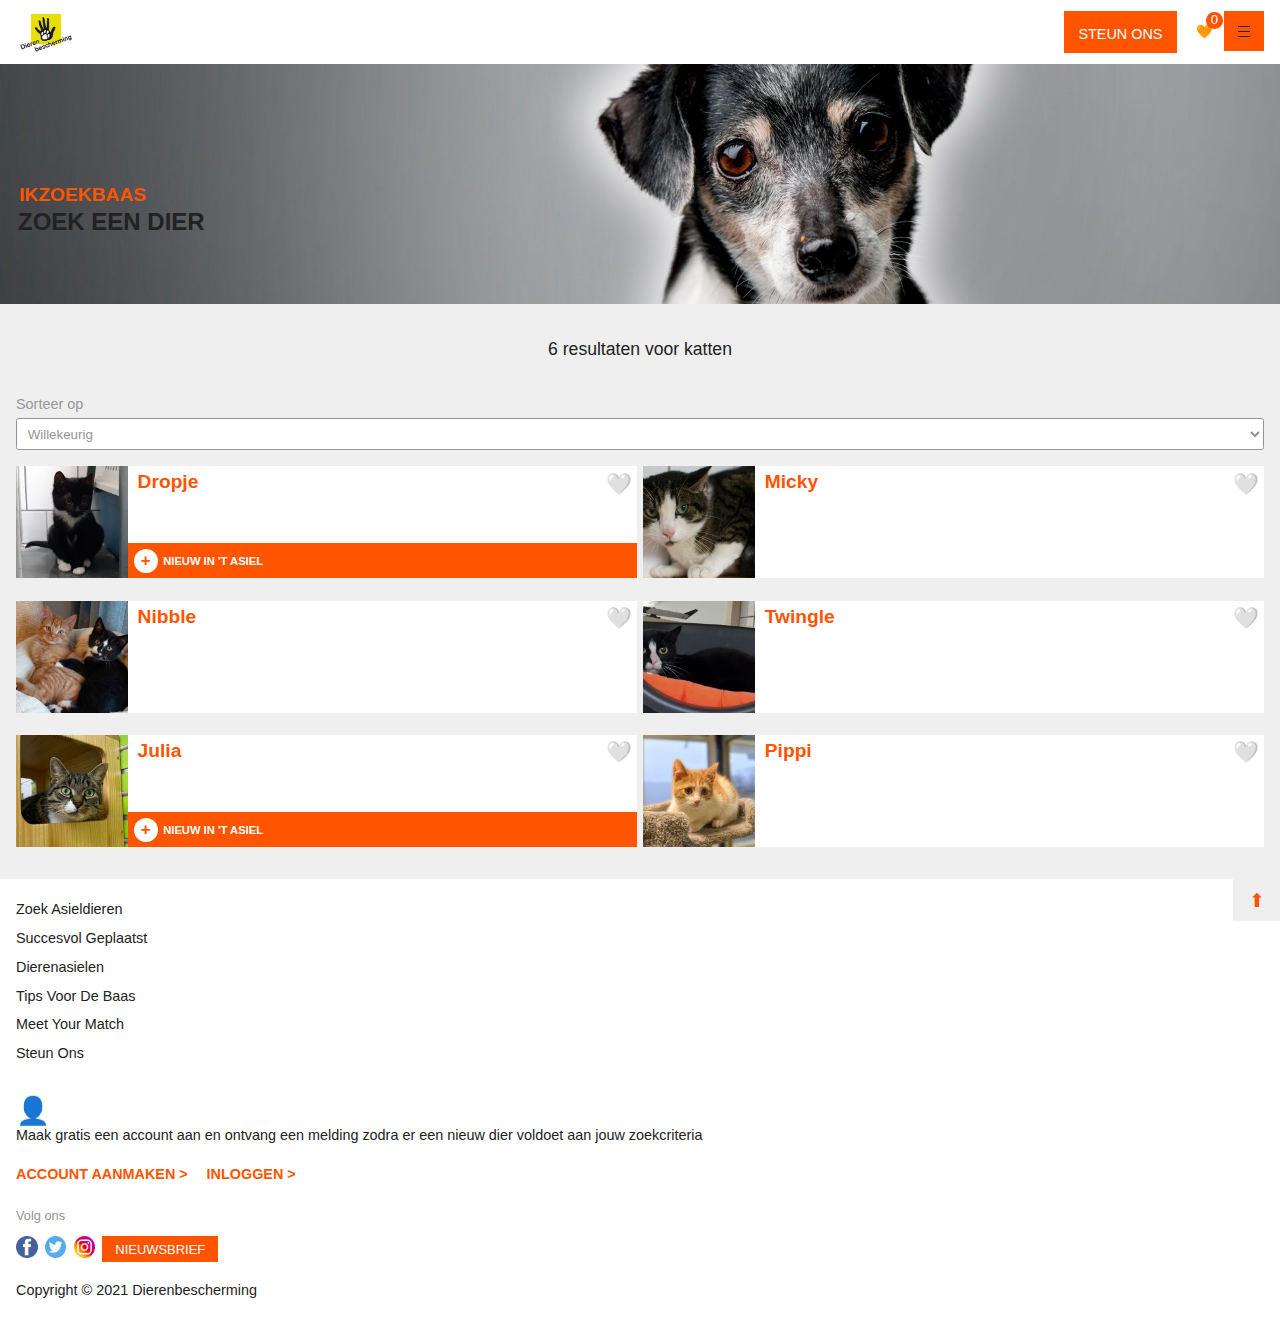
==== commit 53390e55: "Add files via upload" ====
--- a/zoekdier.html
+++ b/zoekdier.html
@@ -9,19 +9,18 @@
 
 </head>
 <body>
-    <header> 
-
+    <header> <!-- HEADER -->
         <a href="index.html"> <img class="logo" src="img/logo-ikzoekbaas.jpg" alt="logo asiel"> </a>
-        <nav>
-            <button aria-label="Naar steun ons pagina" href="#">Steun ons</button> 
-            <button aria-label="Wishlist bekijken" href="#">🧡 <span>0</span></button> 
+        <nav> <!-- NAV -->
+            <button aria-label="Naar steun ons pagina">Steun ons</button> 
+            <button aria-label="Wishlist bekijken">🧡 <span>0</span></button> 
             <button aria-hidden="true">  
                 <span> </span>
                 <span> </span>
                 <span> </span>
             </button>
-        
-            <ul> 
+
+            <ul>
                 <li><a href="#"> Home </a></li>
                 <li><a href="#"> Zoek een dier </a></li>
                 <li><a href="#"> Succesvol geplaatst </a></li>
@@ -33,9 +32,9 @@
 			    <label for="dark-mode">Dark mode</label></li>
             </ul>
         </nav>
+    </header>
 
-    </header>
-    <main>
+    <main>     <!-- MAIN -->
         <section> <!-- 1e section: slideshow -->
             <h1> ikzoekbaas</h1>
             <h2> Zoek een dier</h2>
@@ -49,7 +48,6 @@
 
         <section> <!-- 2e section: filteroptie -->
             <h1>6 resultaten voor katten</h1>
-
             <form> 
                 <label for="sorteren-op">Sorteer op</label>
                 <select name="pets" id="sorteren-op">
@@ -113,11 +111,10 @@
                 </li>
 
             </ul>
-        </section>
-            
+        </section>  
     </main> 
 
-    <footer> 
+    <footer> <!-- FOOTER -->
         <button aria-label = "terug omhoog">⬆</button>
         <ul> <!-- footer > 1e ul-->
             <li> <a href="#"> Zoek asieldieren</a></li>
@@ -127,18 +124,19 @@
             <li> <a href="#"> Meet Your Match</a></li>
             <li> <a href="#"> Steun ons</a></li>
         </ul>
+        
         <section> 
-        <p> 👤 </p>
-        <p> Maak gratis een account aan en ontvang een melding zodra er een nieuw dier voldoet aan jouw zoekcriteria</p>
-        <a href="#">Account aanmaken ></a>
-        <a href="#">Inloggen ></a>
-    </section>
+            <p> 👤 </p>
+            <p> Maak gratis een account aan en ontvang een melding zodra er een nieuw dier voldoet aan jouw zoekcriteria</p>
+            <a href="#">Account aanmaken ></a>
+            <a href="#">Inloggen ></a>
+        </section>
 
         <p> Volg ons</p>
         <ul> <!-- footer > 2e ul-->
-            <li> <a href="#"> <img src="img/facebook-icon.png"/> </a> </li>
-            <li> <a href="#"> <img src="img/twitter-icon.png"/> </a> </li>
-            <li> <a href="#"> <img src="img/instagram-icon.png"/> </a> </li>
+            <li> <a href="#"> <img src="img/facebook-icon.png" alt="facebook-icon"/> </a> </li>
+            <li> <a href="#"> <img src="img/twitter-icon.png" alt="twitter-icon"/> </a> </li>
+            <li> <a href="#"> <img src="img/instagram-icon.png" alt="instagram-icon"/> </a> </li>
             <li> <a href="#"> <button> Nieuwsbrief </button> </a> </li>
         </ul>
 
@@ -147,6 +145,5 @@
     </footer>
     <script src="scripts/script.js"></script>
     <script src="scripts/script-darkmode.js"></script>
-
 </body>
 </html>--- a/styles/style.css
+++ b/styles/style.css
@@ -376,7 +376,7 @@
 
 footer li {
     text-decoration: 0;
-    list-style: 0;
+    list-style: none;
     text-transform: capitalize;
 }
 
--- a/styles/kattenpagina.css
+++ b/styles/kattenpagina.css
@@ -4,23 +4,23 @@
 /************************** 
             MAIN
 **************************/
-  
+
 
 section:nth-of-type(1) h2 {
     color: var(--secundaire-highlight-color);
 
-    text-transform:uppercase;
+    text-transform: uppercase;
     font-size: 1.5em;
 
     position: absolute;
     z-index: 90;
-    left:.750em;
-    top:60%;
+    left: .750em;
+    top: 60%;
 }
 
 section:nth-of-type(2) {
-    margin-left:1em;            /* ruimte links en rechts vanaf de rand */
-    margin-right:1em;
+    margin-left: 1em;                       /* ruimte links en rechts vanaf de rand */
+    margin-right: 1em;
 }
 
 section:nth-of-type(2) h1 {
@@ -31,29 +31,29 @@
     line-height: 1.2em;
     font-weight: 500;
 
-    margin:2em;
+    margin: 2em;
 }
 
-  /************************** 
+/************************** 
         FILTEREN + FORM
   **************************/
-  
+
 form {
     display: flex;
-    flex-direction: column
+    flex-direction: column;
 }
 
 form label:nth-of-type(1) {
     color: var(--grey-text-color);
     font-size: .9em;
 }
- 
+
 section:nth-of-type(2) select {
     color: var(--grey-text-color);
-    background-color:var(--basic-white-color);
-    
+    background-color: var(--basic-white-color);
+
     padding: .5em;
-    margin-top:.5em;
+    margin-top: .5em;
     border: solid .1em var(--grey-text-color);
     border-radius: .2em;
 }
@@ -61,26 +61,37 @@
 /************************** 
          KATTEN
 **************************/
-  
+
 section:nth-of-type(3) {
-    display:flex;
     margin: 1em;
 }
 
 section:nth-of-type(3) ul {
-  flex-direction: column;
-  flex-grow:1;                   /* de ul pakt de ruimte van zn parent (de section) */
+    display: flex;
+    flex-wrap: wrap;
+    gap:.4em;
 }
 
 section:nth-of-type(3) li {
-  background-color: var(--basic-white-color);
+    background-color: var(--basic-white-color);
 
-  position: relative;
-  margin-bottom:1em;
+    position: relative;
+    margin-bottom: 1em;
+    width: 100%;
+    flex-grow: 1;
 }
 
 section:nth-of-type(3) article {
-    display: flex;
+    display: grid;
+    grid-template-columns: 7em 1fr;
+    grid-template-rows: 1fr min-content;            /* sanne */
+}
+
+section:nth-of-type(3) a:nth-of-type(1) {
+    grid-row: span 2;               /* span van sanne */
+    order:-1;                   /* hiermee gaat de a voor/boven de h2 */
+
+    outline:0;           /* standaard randje bij tab gaat weg */
 }
 
 section:nth-of-type(3) img {
@@ -92,57 +103,74 @@
 }
 
 section:nth-of-type(3) h2 {
-    color: var(--primaire-highlight-color);  
-    
-    font-size: 1.2em;  
+    color: var(--primaire-highlight-color);
+
+    font-size: 1.2em;
     padding: .25em .5em;
 }
 
-section:nth-of-type(3) span {
-    color:var(--basic-white-color);
+section:nth-of-type(3) a:nth-of-type(2) {
+    color: var(--basic-white-color);
     background-color: var(--primaire-highlight-color);
-      
-    position: absolute;
-    right:0;
-    bottom:0;
-    padding:.5em;
 
-    font-size: .7em;  
+    display:flex;
+    align-items: center;
+    gap:.5em;
+
+    right: 0;
+    bottom: 0;
+    padding: .5em;
+
+    font-size: .7em;
     text-transform: uppercase;
     font-weight: 600;
-    width: 15.7em;
-    text-align: center;
+    text-decoration: 0;
+    outline:0;                  /*standaard randje bij tab gaat weg*/
 }
 
-section:nth-of-type(3) span > span {
+section:nth-of-type(3) a:nth-of-type(1):focus,
+section:nth-of-type(3) a:nth-of-type(2):focus {
+    box-shadow: 0 0 0 .2em var(--secundaire-highlight-color);
+    z-index:50;
+}
+
+section:nth-of-type(3) a:nth-of-type(2)::before {
+    content: "+";
     color: var(--primaire-highlight-color);
     background-color: var(--basic-white-color);
 
-    border-radius: 20px;
-    text-align: center;
-    margin-bottom:0.7em;
-    margin-right:19em;
+    border-radius: 2em;
+    width: 1.5rem;                  /*code sanne*/
+    height: 1.5rem;
+    font-size: 1.5em;
 
-    width: 2em;
-    height: 2em;
+
+    display:flex;
+    align-items: center;
+    justify-content: center;
 }
 
 
- section:nth-of-type(3) article button {
-    background:0;
+section:nth-of-type(3) article button {
+    background: 0;
     font-size: 1.3em;
 
     border: 0;
     position: absolute;
-    right:.25em;
-    top:.25em;
+    right: .25em;
+    top: .25em;
 }
 
-section:nth-of-type(3) article button:hover {               /* extra zelfverzonen toevoeging */
-    font-size:1.6em;
+section:nth-of-type(3) article button:hover {       /* extra zelfverzonen toevoeging */
+    font-size: 1.6em;
 }
 
 
- 
+@media screen and (min-width: 670px) {              /*als het scherm voorbij 670px gaat, komen de katten naast elkaar*/
 
- 
+    section:nth-of-type(3) li {
+        width: 40%;                                  /*yunus*/
+        justify-content: space-between;
+    }
+
+}